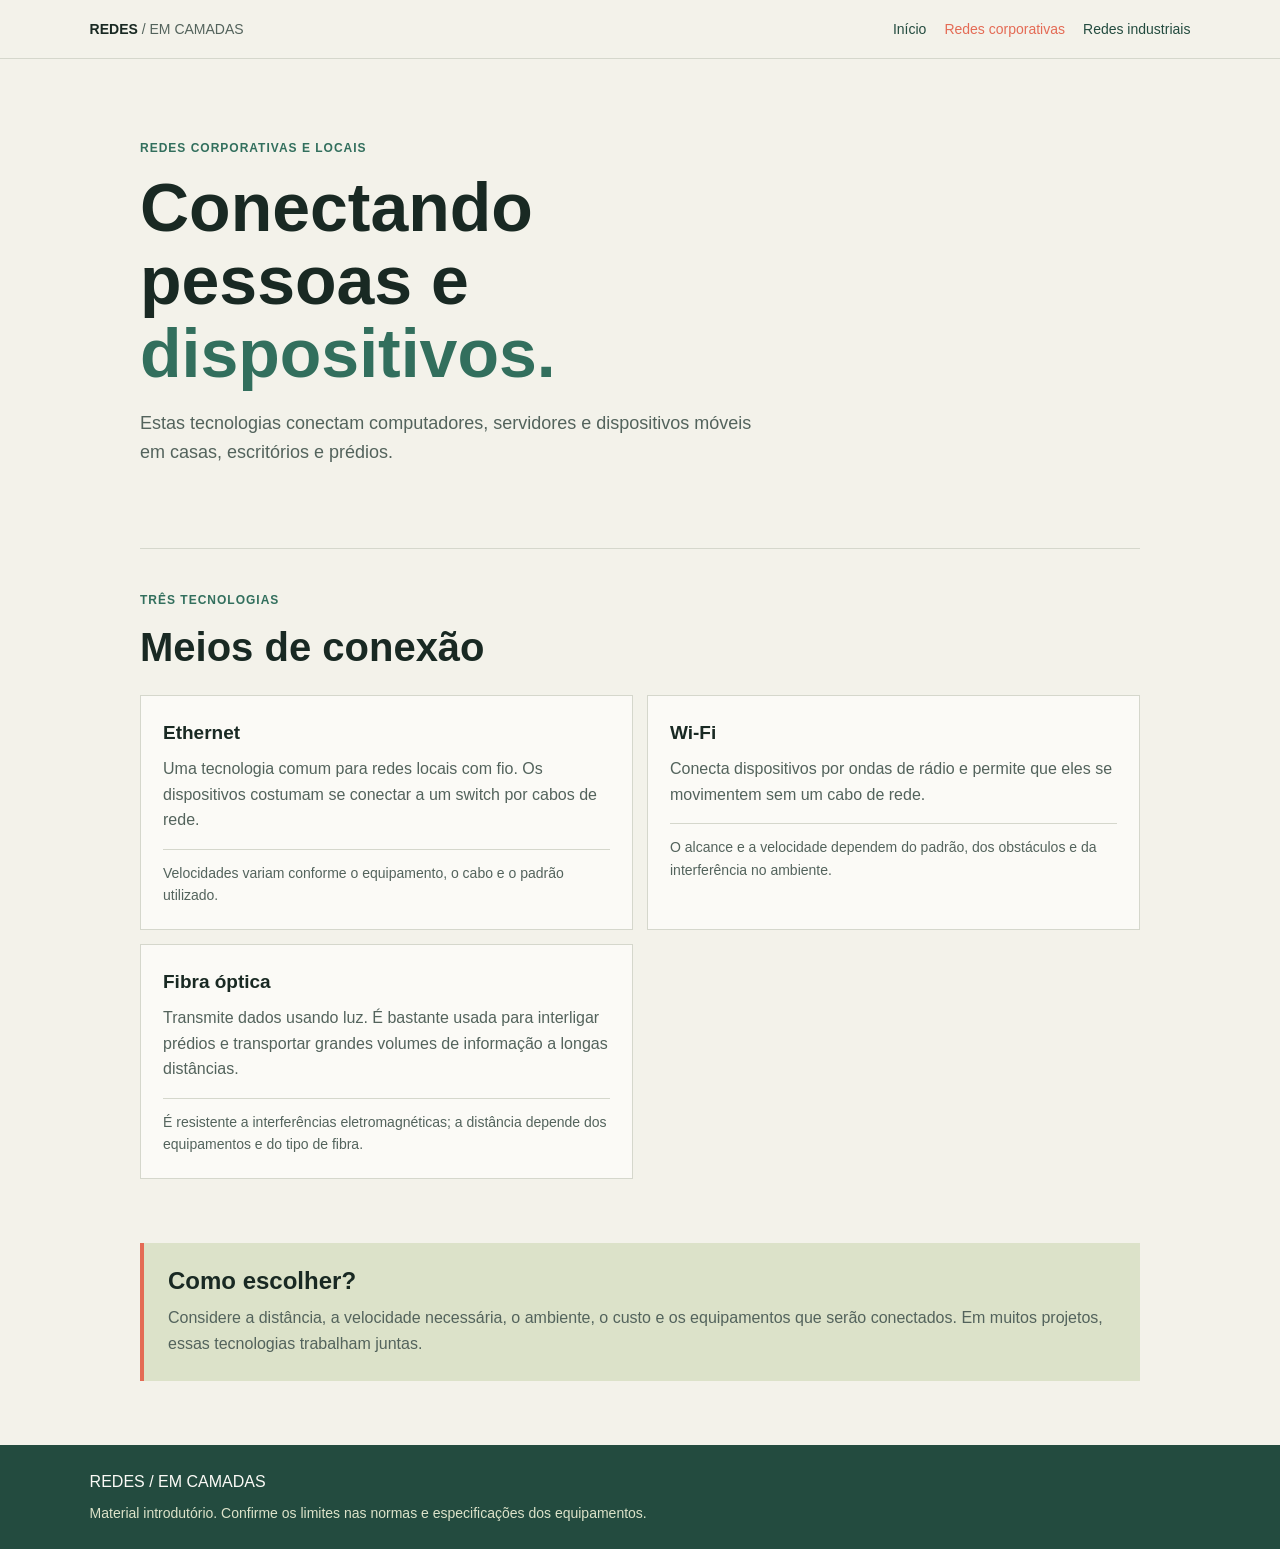
==== corporativas.html @ bf789f82 "Simplifica e organiza páginas do site Remove JavaScript e apresenta o conteúdo em páginas HTML mais " ====
<!DOCTYPE html>
<html lang="pt-BR">
<head>
    <meta charset="UTF-8">
    <meta name="viewport" content="width=device-width, initial-scale=1.0">
    <meta name="description" content="Conheça Ethernet, Wi-Fi e fibra óptica em redes corporativas.">
    <link rel="stylesheet" href="style.css">
    <title>Redes corporativas | Redes em camadas</title>
</head>
<body>
    <header class="topo">
        <a class="marca" href="index.html">REDES <span>/ EM CAMADAS</span></a>
        <nav>
            <a href="index.html">Início</a>
            <a href="corporativas.html" aria-current="page">Redes corporativas</a>
            <a href="industriais.html">Redes industriais</a>
        </nav>
    </header>

    <main class="conteudo">
        <section class="abertura">
            <p class="rotulo">REDES CORPORATIVAS E LOCAIS</p>
            <h1>Conectando pessoas e <strong>dispositivos.</strong></h1>
            <p>Estas tecnologias conectam computadores, servidores e dispositivos móveis em casas, escritórios e prédios.</p>
        </section>

        <section class="secao">
            <p class="rotulo">TRÊS TECNOLOGIAS</p>
            <h2>Meios de conexão</h2>
            <div class="lista">
                <article class="item">
                    <h3>Ethernet</h3>
                    <p>Uma tecnologia comum para redes locais com fio. Os dispositivos costumam se conectar a um switch por cabos de rede.</p>
                    <p class="dado">Velocidades variam conforme o equipamento, o cabo e o padrão utilizado.</p>
                </article>
                <article class="item">
                    <h3>Wi-Fi</h3>
                    <p>Conecta dispositivos por ondas de rádio e permite que eles se movimentem sem um cabo de rede.</p>
                    <p class="dado">O alcance e a velocidade dependem do padrão, dos obstáculos e da interferência no ambiente.</p>
                </article>
                <article class="item">
                    <h3>Fibra óptica</h3>
                    <p>Transmite dados usando luz. É bastante usada para interligar prédios e transportar grandes volumes de informação a longas distâncias.</p>
                    <p class="dado">É resistente a interferências eletromagnéticas; a distância depende dos equipamentos e do tipo de fibra.</p>
                </article>
            </div>
        </section>

        <section class="nota">
            <h2>Como escolher?</h2>
            <p>Considere a distância, a velocidade necessária, o ambiente, o custo e os equipamentos que serão conectados. Em muitos projetos, essas tecnologias trabalham juntas.</p>
        </section>
    </main>

    <footer>
        <p>REDES / EM CAMADAS</p>
        <p>Material introdutório. Confirme os limites nas normas e especificações dos equipamentos.</p>
    </footer>
</body>
</html>
---- style.css ----
:root {
    --paper: #f3f2ea;
    --surface: #fbfaf6;
    --ink: #192923;
    --muted: #53635c;
    --line: #d5d7cc;
    --green: #326f5d;
    --green-dark: #234b3f;
    --lime: #dce2c9;
    --coral: #e46b55;
}

* {
    box-sizing: border-box;
}

body {
    margin: 0;
    background: var(--paper);
    color: var(--ink);
    font-family: Arial, Helvetica, sans-serif;
    line-height: 1.6;
}

a {
    color: var(--green-dark);
}

.topo {
    display: flex;
    justify-content: space-between;
    align-items: center;
    gap: 20px;
    padding: 18px 7%;
    border-bottom: 1px solid var(--line);
}

.marca {
    color: var(--ink);
    font-size: 14px;
    font-weight: bold;
    text-decoration: none;
}

.marca span {
    color: var(--muted);
    font-weight: normal;
}

nav {
    display: flex;
    flex-wrap: wrap;
    gap: 18px;
}

nav a {
    font-size: 14px;
    text-decoration: none;
}

nav a:hover,
nav a[aria-current="page"] {
    color: var(--coral);
}

.conteudo {
    width: min(100% - 40px, 1000px);
    margin: 0 auto;
}

.abertura {
    max-width: 720px;
    padding: 80px 0 64px;
}

.rotulo {
    margin-bottom: 12px;
    color: var(--green);
    font-size: 12px;
    font-weight: bold;
    letter-spacing: 1px;
}

h1,
h2,
h3,
p {
    margin-top: 0;
}

h1 {
    max-width: 680px;
    margin-bottom: 18px;
    font-size: clamp(38px, 7vw, 68px);
    line-height: 1.08;
}

h1 strong {
    color: var(--green);
}

.abertura > p:not(.rotulo) {
    max-width: 620px;
    color: var(--muted);
    font-size: 18px;
}

.botao {
    display: inline-block;
    margin-top: 12px;
    padding: 10px 16px;
    background: var(--green-dark);
    color: var(--surface);
    text-decoration: none;
}

.secao {
    padding: 42px 0 64px;
    border-top: 1px solid var(--line);
}

h2 {
    margin-bottom: 24px;
    font-size: clamp(28px, 4vw, 40px);
    line-height: 1.2;
}

.cartoes,
.lista {
    display: grid;
    grid-template-columns: repeat(2, minmax(0, 1fr));
    gap: 14px;
}

.cartao,
.item {
    padding: 22px;
    border: 1px solid var(--line);
    background: var(--surface);
}

.cartao h3,
.item h3,
.grupo > h3 {
    margin-bottom: 8px;
    font-size: 19px;
}

.cartao p,
.item p,
.fundamentos p {
    color: var(--muted);
}

.cartao a {
    display: inline-block;
    margin-top: 8px;
    font-weight: bold;
    text-decoration: none;
}

.fundamentos .cartoes {
    grid-template-columns: repeat(3, minmax(0, 1fr));
}

.grupo {
    margin-top: 34px;
}

.grupo > h3 {
    padding-bottom: 10px;
    border-bottom: 1px solid var(--line);
}

.dado {
    margin-bottom: 0;
    padding-top: 12px;
    border-top: 1px solid var(--line);
    font-size: 14px;
}

.nota {
    margin: 0 0 64px;
    padding: 24px;
    border-left: 4px solid var(--coral);
    background: var(--lime);
}

.nota h2 {
    margin-bottom: 10px;
    font-size: 24px;
}

.nota p {
    margin: 0;
    color: var(--muted);
}

footer {
    padding: 24px 7%;
    background: var(--green-dark);
    color: var(--surface);
}

footer p {
    margin: 0 0 8px;
}

footer p:last-child {
    margin-bottom: 0;
    color: var(--lime);
    font-size: 14px;
}

@media (max-width: 650px) {
    .topo {
        align-items: flex-start;
        flex-direction: column;
        padding: 16px 20px;
    }

    nav {
        gap: 8px 16px;
    }

    .conteudo {
        width: min(100% - 40px, 1000px);
    }

    .abertura {
        padding: 54px 0 44px;
    }

    .abertura > p:not(.rotulo) {
        font-size: 16px;
    }

    .cartoes,
    .lista,
    .fundamentos .cartoes {
        grid-template-columns: 1fr;
    }
}
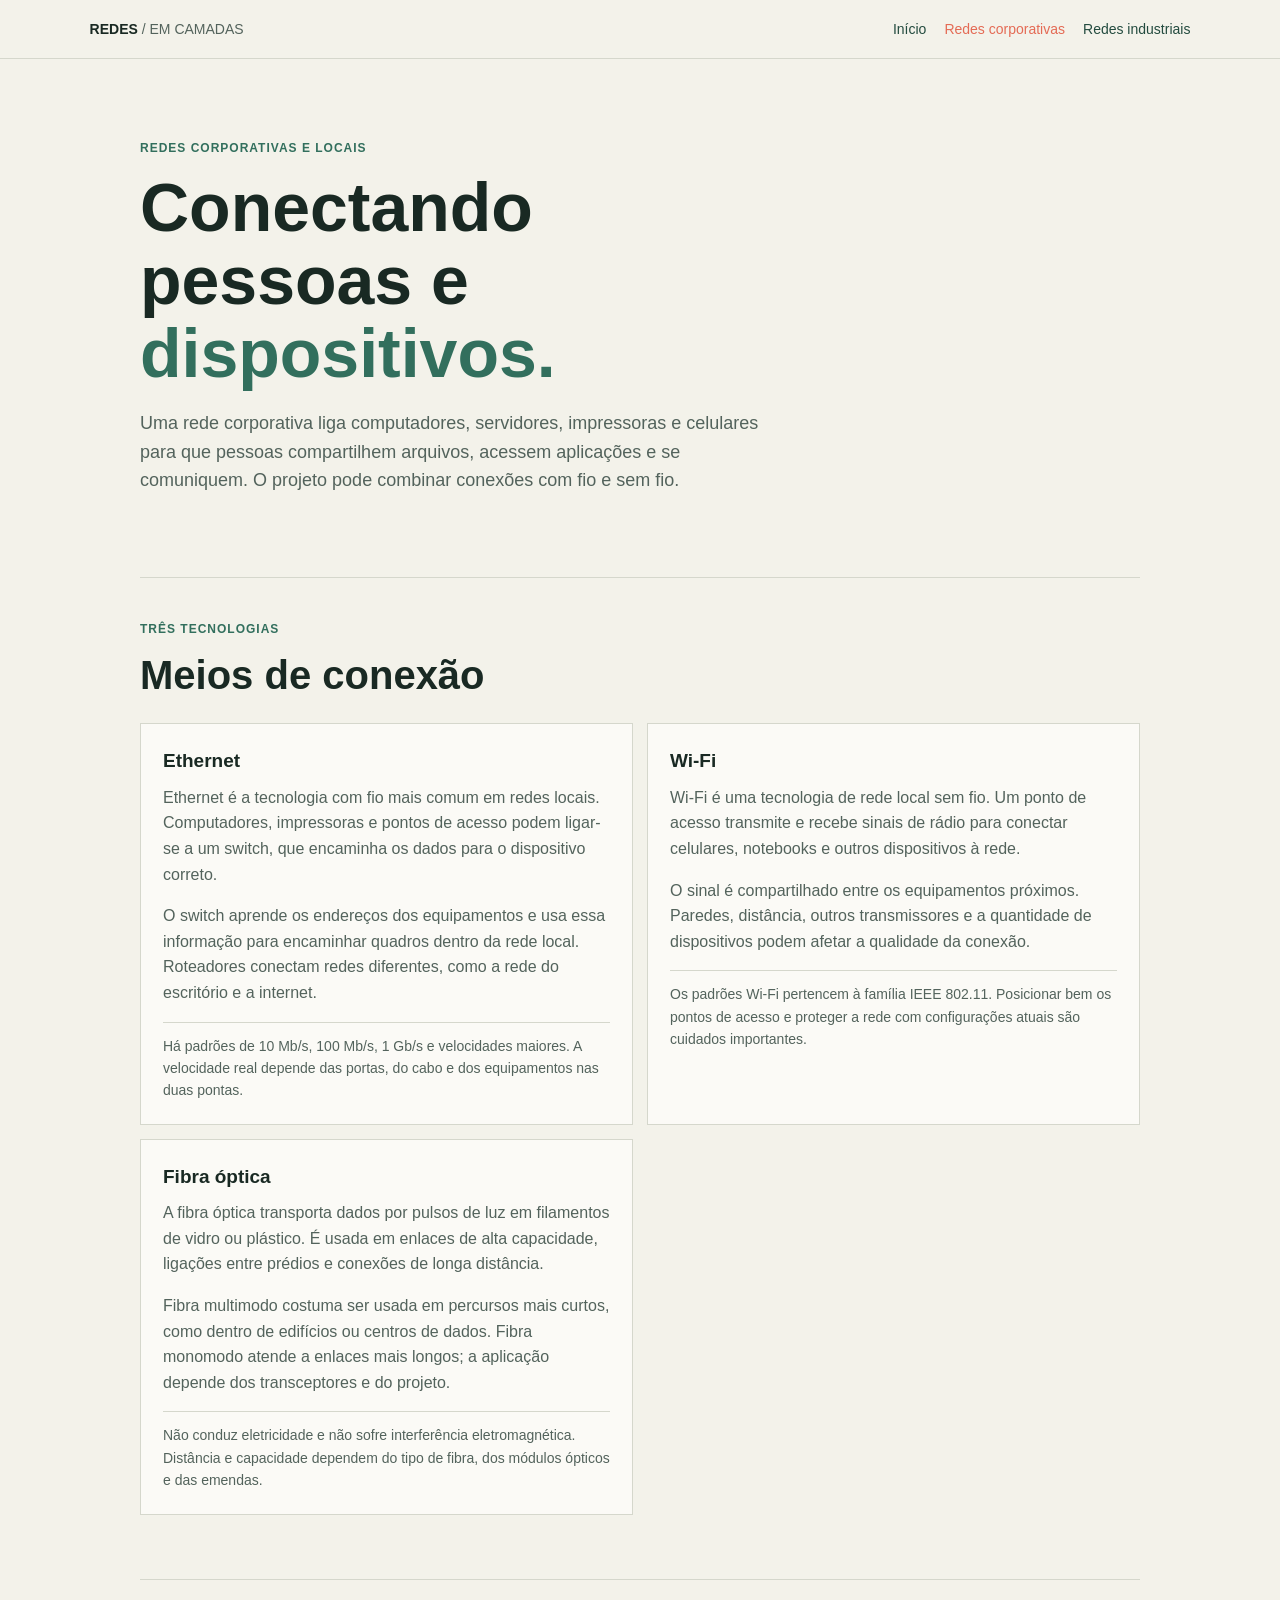
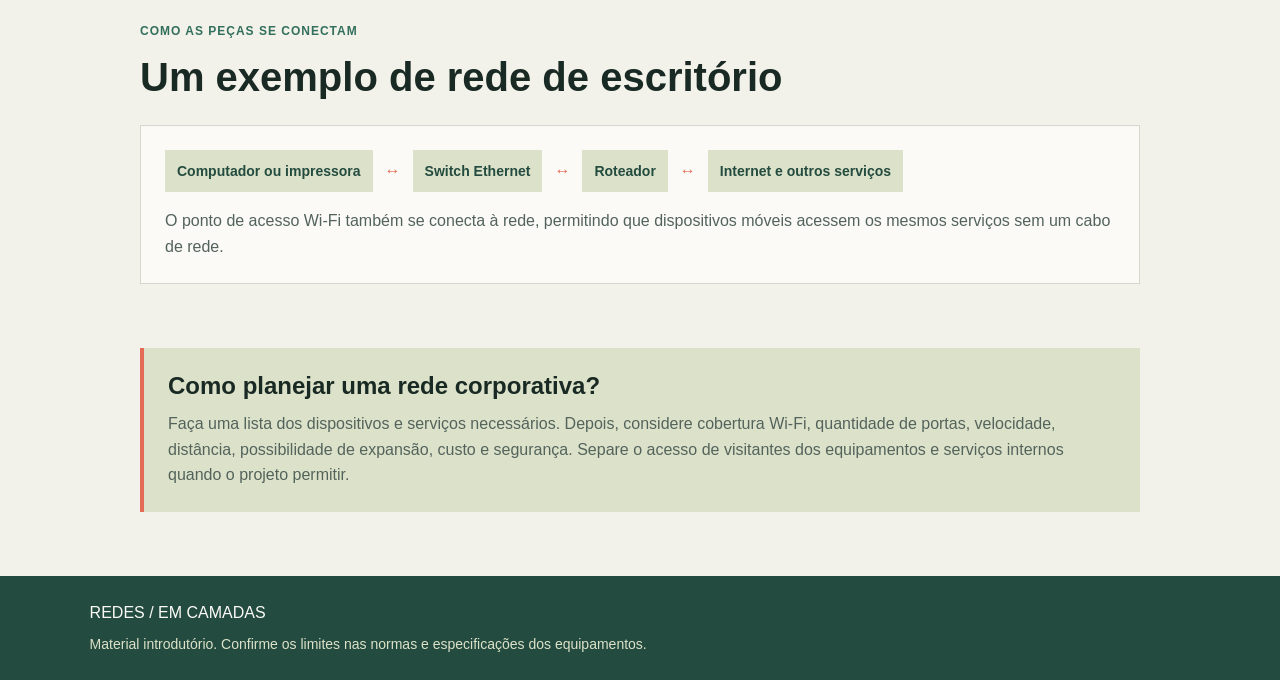
==== commit 04bd840e: "Amplia o conteúdo e melhora a página inicial Adiciona informações sobre tecnologias de rede e remove" ====
--- a/corporativas.html
+++ b/corporativas.html
@@ -21,7 +21,7 @@
         <section class="abertura">
             <p class="rotulo">REDES CORPORATIVAS E LOCAIS</p>
             <h1>Conectando pessoas e <strong>dispositivos.</strong></h1>
-            <p>Estas tecnologias conectam computadores, servidores e dispositivos móveis em casas, escritórios e prédios.</p>
+            <p>Uma rede corporativa liga computadores, servidores, impressoras e celulares para que pessoas compartilhem arquivos, acessem aplicações e se comuniquem. O projeto pode combinar conexões com fio e sem fio.</p>
         </section>
 
         <section class="secao">
@@ -30,25 +30,37 @@
             <div class="lista">
                 <article class="item">
                     <h3>Ethernet</h3>
-                    <p>Uma tecnologia comum para redes locais com fio. Os dispositivos costumam se conectar a um switch por cabos de rede.</p>
-                    <p class="dado">Velocidades variam conforme o equipamento, o cabo e o padrão utilizado.</p>
+                    <p>Ethernet é a tecnologia com fio mais comum em redes locais. Computadores, impressoras e pontos de acesso podem ligar-se a um switch, que encaminha os dados para o dispositivo correto.</p>
+                    <p>O switch aprende os endereços dos equipamentos e usa essa informação para encaminhar quadros dentro da rede local. Roteadores conectam redes diferentes, como a rede do escritório e a internet.</p>
+                    <p class="dado">Há padrões de 10 Mb/s, 100 Mb/s, 1 Gb/s e velocidades maiores. A velocidade real depende das portas, do cabo e dos equipamentos nas duas pontas.</p>
                 </article>
                 <article class="item">
                     <h3>Wi-Fi</h3>
-                    <p>Conecta dispositivos por ondas de rádio e permite que eles se movimentem sem um cabo de rede.</p>
-                    <p class="dado">O alcance e a velocidade dependem do padrão, dos obstáculos e da interferência no ambiente.</p>
+                    <p>Wi-Fi é uma tecnologia de rede local sem fio. Um ponto de acesso transmite e recebe sinais de rádio para conectar celulares, notebooks e outros dispositivos à rede.</p>
+                    <p>O sinal é compartilhado entre os equipamentos próximos. Paredes, distância, outros transmissores e a quantidade de dispositivos podem afetar a qualidade da conexão.</p>
+                    <p class="dado">Os padrões Wi-Fi pertencem à família IEEE 802.11. Posicionar bem os pontos de acesso e proteger a rede com configurações atuais são cuidados importantes.</p>
                 </article>
                 <article class="item">
                     <h3>Fibra óptica</h3>
-                    <p>Transmite dados usando luz. É bastante usada para interligar prédios e transportar grandes volumes de informação a longas distâncias.</p>
-                    <p class="dado">É resistente a interferências eletromagnéticas; a distância depende dos equipamentos e do tipo de fibra.</p>
+                    <p>A fibra óptica transporta dados por pulsos de luz em filamentos de vidro ou plástico. É usada em enlaces de alta capacidade, ligações entre prédios e conexões de longa distância.</p>
+                    <p>Fibra multimodo costuma ser usada em percursos mais curtos, como dentro de edifícios ou centros de dados. Fibra monomodo atende a enlaces mais longos; a aplicação depende dos transceptores e do projeto.</p>
+                    <p class="dado">Não conduz eletricidade e não sofre interferência eletromagnética. Distância e capacidade dependem do tipo de fibra, dos módulos ópticos e das emendas.</p>
                 </article>
             </div>
         </section>
 
+        <section class="secao">
+            <p class="rotulo">COMO AS PEÇAS SE CONECTAM</p>
+            <h2>Um exemplo de rede de escritório</h2>
+            <div class="fluxo">
+                <p><strong>Computador ou impressora</strong><span>↔</span><strong>Switch Ethernet</strong><span>↔</span><strong>Roteador</strong><span>↔</span><strong>Internet e outros serviços</strong></p>
+                <p>O ponto de acesso Wi-Fi também se conecta à rede, permitindo que dispositivos móveis acessem os mesmos serviços sem um cabo de rede.</p>
+            </div>
+        </section>
+
         <section class="nota">
-            <h2>Como escolher?</h2>
-            <p>Considere a distância, a velocidade necessária, o ambiente, o custo e os equipamentos que serão conectados. Em muitos projetos, essas tecnologias trabalham juntas.</p>
+            <h2>Como planejar uma rede corporativa?</h2>
+            <p>Faça uma lista dos dispositivos e serviços necessários. Depois, considere cobertura Wi-Fi, quantidade de portas, velocidade, distância, possibilidade de expansão, custo e segurança. Separe o acesso de visitantes dos equipamentos e serviços internos quando o projeto permitir.</p>
         </section>
     </main>
 
--- a/style.css
+++ b/style.css
@@ -73,6 +73,37 @@
     padding: 80px 0 64px;
 }
 
+.abertura-inicio {
+    display: grid;
+    max-width: 100%;
+    grid-template-columns: minmax(0, 1fr) minmax(0, 0.9fr);
+    align-items: center;
+    gap: clamp(28px, 6vw, 72px);
+}
+
+.texto-abertura {
+    max-width: 600px;
+}
+
+.foto-abertura {
+    margin: 0;
+    padding-bottom: 10px;
+}
+
+.foto-abertura img {
+    display: block;
+    width: 100%;
+    height: 390px;
+    object-fit: cover;
+    object-position: center;
+}
+
+.foto-abertura figcaption {
+    padding-top: 9px;
+    color: var(--muted);
+    font-size: 12px;
+}
+
 .rotulo {
     margin-bottom: 12px;
     color: var(--green);
@@ -139,6 +170,19 @@
     background: var(--surface);
 }
 
+.cartao,
+.item,
+.passo {
+    transition: border-color 0.2s, transform 0.2s;
+}
+
+.cartao:hover,
+.item:hover,
+.passo:hover {
+    transform: translateY(-2px);
+    border-color: var(--green);
+}
+
 .cartao h3,
 .item h3,
 .grupo > h3 {
@@ -163,6 +207,69 @@
     grid-template-columns: repeat(3, minmax(0, 1fr));
 }
 
+.passos {
+    display: grid;
+    grid-template-columns: repeat(3, minmax(0, 1fr));
+    gap: 14px;
+}
+
+.passo {
+    padding: 22px;
+    border-top: 3px solid var(--coral);
+    background: var(--surface);
+}
+
+.passo span {
+    display: block;
+    margin-bottom: 16px;
+    color: var(--green);
+    font-size: 13px;
+    font-weight: bold;
+}
+
+.passo h3 {
+    margin-bottom: 8px;
+}
+
+.passo p,
+.texto-apoio {
+    margin-bottom: 0;
+    color: var(--muted);
+}
+
+.texto-apoio {
+    margin-top: 20px;
+}
+
+.fluxo {
+    padding: 24px;
+    border: 1px solid var(--line);
+    background: var(--surface);
+}
+
+.fluxo p:first-child {
+    display: flex;
+    flex-wrap: wrap;
+    align-items: center;
+    gap: 12px;
+    color: var(--green-dark);
+}
+
+.fluxo p:first-child strong {
+    padding: 10px 12px;
+    background: var(--lime);
+    font-size: 14px;
+}
+
+.fluxo p:first-child span {
+    color: var(--coral);
+}
+
+.fluxo p:last-child {
+    margin-bottom: 0;
+    color: var(--muted);
+}
+
 .grupo {
     margin-top: 34px;
 }
@@ -231,13 +338,37 @@
         padding: 54px 0 44px;
     }
 
+    .abertura-inicio {
+        grid-template-columns: 1fr;
+        gap: 28px;
+    }
+
+    .foto-abertura img {
+        height: 280px;
+    }
+
     .abertura > p:not(.rotulo) {
         font-size: 16px;
     }
 
     .cartoes,
     .lista,
-    .fundamentos .cartoes {
+    .fundamentos .cartoes,
+    .passos {
         grid-template-columns: 1fr;
     }
-}
+
+    .fluxo {
+        padding: 16px;
+    }
+
+    .fluxo p:first-child {
+        align-items: flex-start;
+        flex-direction: column;
+        gap: 8px;
+    }
+
+    .fluxo p:first-child span {
+        transform: rotate(90deg);
+    }
+}
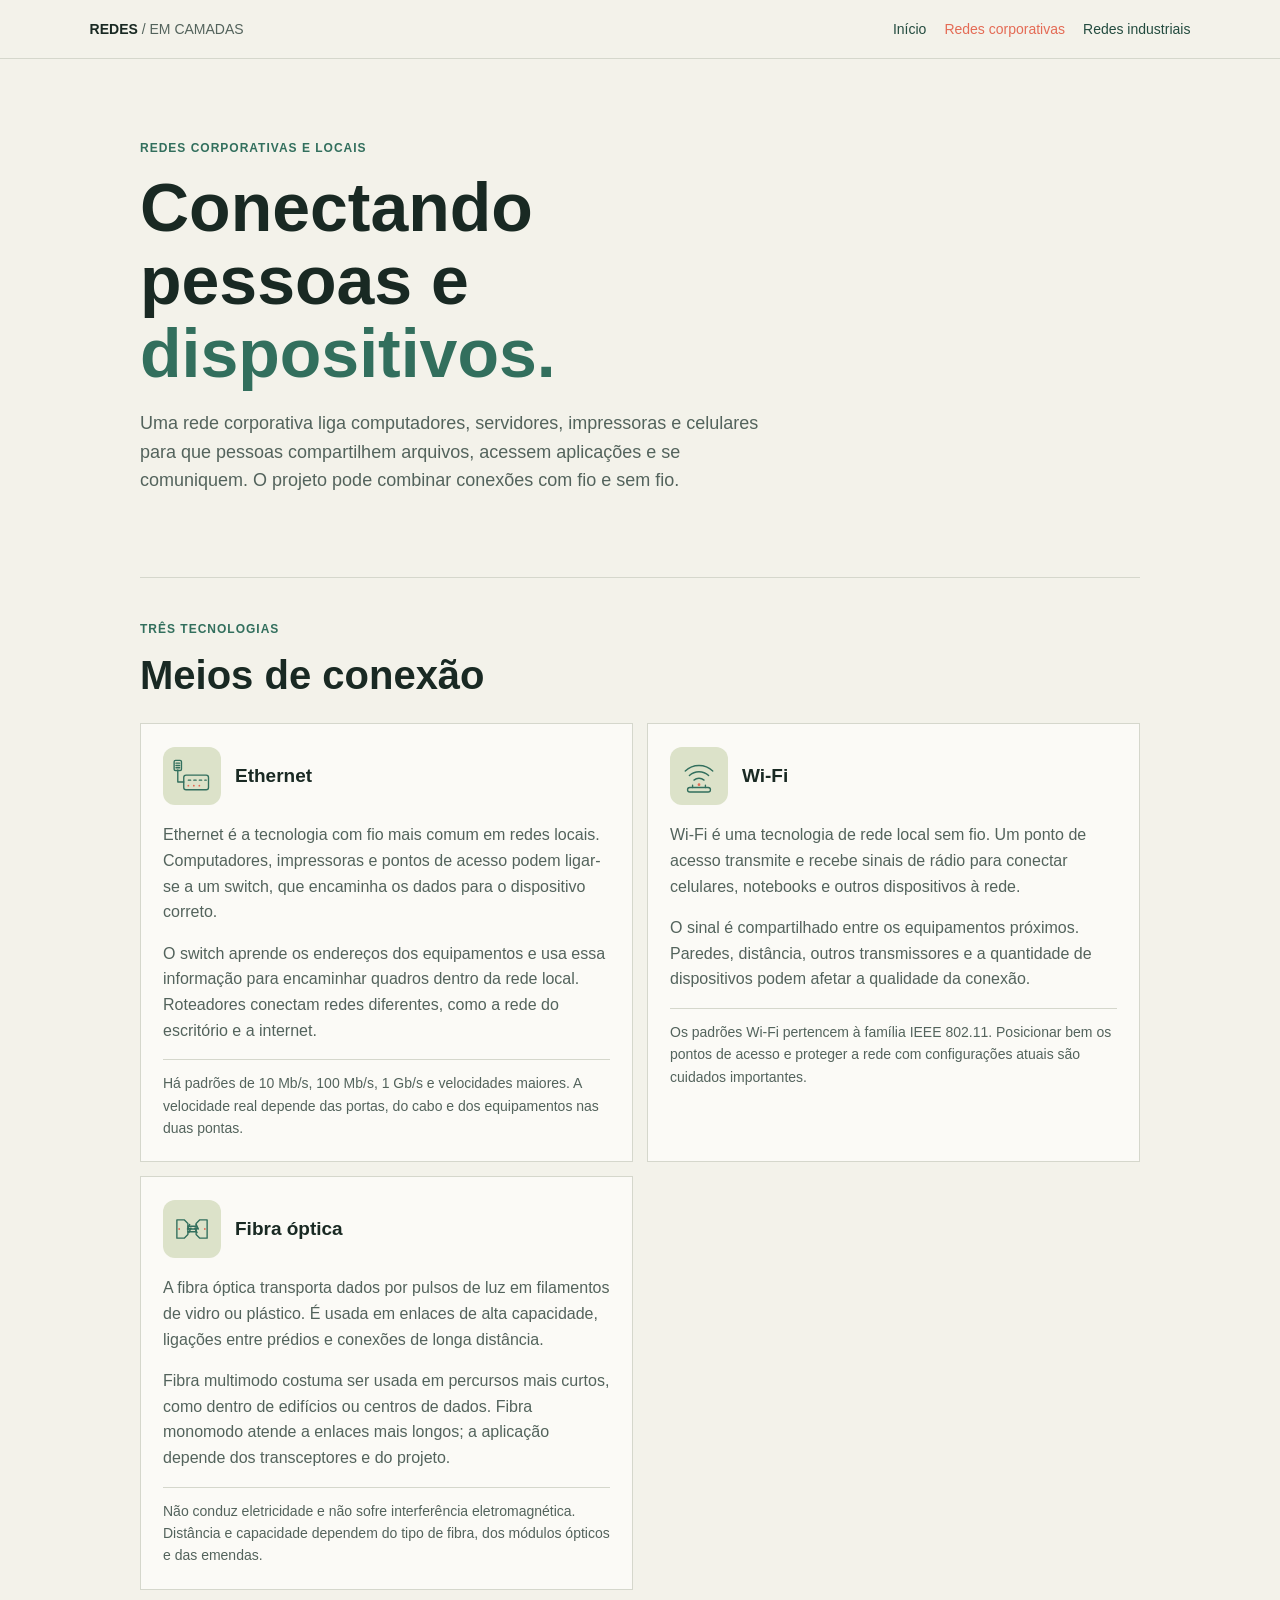
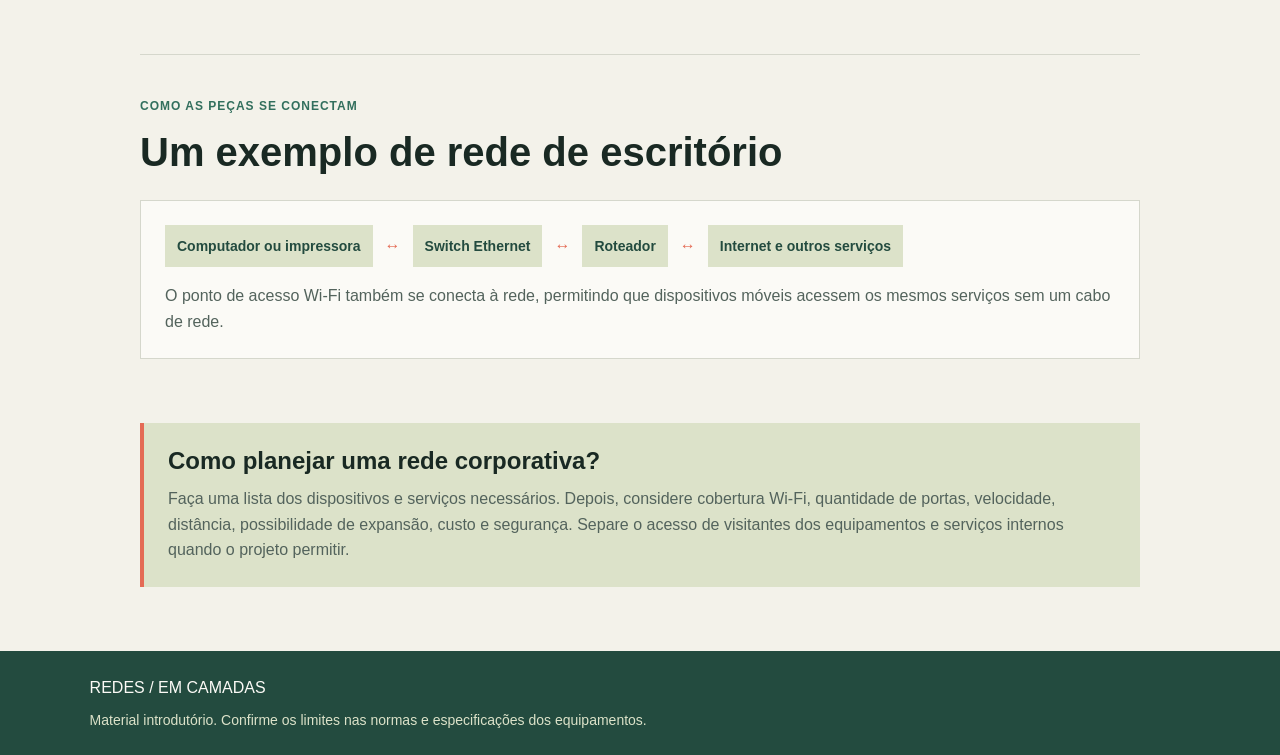
==== commit c15a4960: "Add illustrations for network topics Co-authored-by: Copilot <223556219+Copilot@users.noreply.github" ====
--- a/corporativas.html
+++ b/corporativas.html
@@ -29,19 +29,28 @@
             <h2>Meios de conexão</h2>
             <div class="lista">
                 <article class="item">
-                    <h3>Ethernet</h3>
+                    <div class="cabecalho-item">
+                        <svg class="icone-tecnologia" aria-hidden="true" focusable="false"><use href="ilustracoes.svg#corporate-ethernet"></use></svg>
+                        <h3>Ethernet</h3>
+                    </div>
                     <p>Ethernet é a tecnologia com fio mais comum em redes locais. Computadores, impressoras e pontos de acesso podem ligar-se a um switch, que encaminha os dados para o dispositivo correto.</p>
                     <p>O switch aprende os endereços dos equipamentos e usa essa informação para encaminhar quadros dentro da rede local. Roteadores conectam redes diferentes, como a rede do escritório e a internet.</p>
                     <p class="dado">Há padrões de 10 Mb/s, 100 Mb/s, 1 Gb/s e velocidades maiores. A velocidade real depende das portas, do cabo e dos equipamentos nas duas pontas.</p>
                 </article>
                 <article class="item">
-                    <h3>Wi-Fi</h3>
+                    <div class="cabecalho-item">
+                        <svg class="icone-tecnologia" aria-hidden="true" focusable="false"><use href="ilustracoes.svg#corporate-wifi"></use></svg>
+                        <h3>Wi-Fi</h3>
+                    </div>
                     <p>Wi-Fi é uma tecnologia de rede local sem fio. Um ponto de acesso transmite e recebe sinais de rádio para conectar celulares, notebooks e outros dispositivos à rede.</p>
                     <p>O sinal é compartilhado entre os equipamentos próximos. Paredes, distância, outros transmissores e a quantidade de dispositivos podem afetar a qualidade da conexão.</p>
                     <p class="dado">Os padrões Wi-Fi pertencem à família IEEE 802.11. Posicionar bem os pontos de acesso e proteger a rede com configurações atuais são cuidados importantes.</p>
                 </article>
                 <article class="item">
-                    <h3>Fibra óptica</h3>
+                    <div class="cabecalho-item">
+                        <svg class="icone-tecnologia" aria-hidden="true" focusable="false"><use href="ilustracoes.svg#corporate-fiber"></use></svg>
+                        <h3>Fibra óptica</h3>
+                    </div>
                     <p>A fibra óptica transporta dados por pulsos de luz em filamentos de vidro ou plástico. É usada em enlaces de alta capacidade, ligações entre prédios e conexões de longa distância.</p>
                     <p>Fibra multimodo costuma ser usada em percursos mais curtos, como dentro de edifícios ou centros de dados. Fibra monomodo atende a enlaces mais longos; a aplicação depende dos transceptores e do projeto.</p>
                     <p class="dado">Não conduz eletricidade e não sofre interferência eletromagnética. Distância e capacidade dependem do tipo de fibra, dos módulos ópticos e das emendas.</p>
--- a/style.css
+++ b/style.css
@@ -190,6 +190,28 @@
     font-size: 19px;
 }
 
+.cabecalho-item {
+    display: flex;
+    align-items: center;
+    gap: 14px;
+    min-height: 60px;
+    margin-bottom: 16px;
+}
+
+.cabecalho-item h3 {
+    margin-bottom: 0;
+}
+
+.icone-tecnologia {
+    display: block;
+    flex: 0 0 58px;
+    width: 58px;
+    height: 58px;
+    padding: 7px;
+    border-radius: 12px;
+    background: var(--lime);
+}
+
 .cartao p,
 .item p,
 .fundamentos p {
@@ -239,6 +261,106 @@
 
 .texto-apoio {
     margin-top: 20px;
+}
+
+.secao-piramide {
+    padding-bottom: 72px;
+}
+
+.introducao-piramide {
+    max-width: 700px;
+    margin-bottom: 28px;
+    color: var(--muted);
+}
+
+.piramide {
+    display: flex;
+    flex-direction: column;
+    align-items: center;
+    gap: 5px;
+    padding: 28px 20px;
+    background: var(--surface);
+}
+
+.nivel-piramide {
+    display: grid;
+    grid-template-columns: 38px minmax(0, 1fr);
+    align-items: center;
+    gap: 12px;
+    min-height: 105px;
+    padding: 16px clamp(18px, 4vw, 42px);
+    color: var(--ink);
+    text-align: center;
+    transition: filter 0.2s, transform 0.2s;
+}
+
+.nivel-piramide:hover {
+    filter: brightness(1.04);
+    transform: scale(1.01);
+}
+
+.nivel-gestao {
+    width: 52%;
+    background: #e4e9de;
+}
+
+.nivel-operacao {
+    width: 61%;
+    background: #e1e6d9;
+}
+
+.nivel-supervisao {
+    width: 70%;
+    background: #dce2c9;
+}
+
+.nivel-controle {
+    width: 85%;
+    background: #c8d8c8;
+}
+
+.nivel-campo {
+    width: 100%;
+    background: #b6cbbb;
+}
+
+.numero-nivel {
+    color: var(--green-dark);
+    font-size: 13px;
+    font-weight: bold;
+}
+
+.nivel-piramide h3 {
+    margin-bottom: 3px;
+    font-size: 17px;
+}
+
+.nivel-piramide p {
+    margin-bottom: 3px;
+    color: var(--muted);
+    font-size: 13px;
+}
+
+.exemplos-nivel {
+    color: var(--green-dark);
+    font-size: 12px;
+    font-weight: bold;
+}
+
+.nota-piramide {
+    margin: 18px 0 8px;
+    color: var(--muted);
+    font-size: 13px;
+}
+
+.link-piramide {
+    font-weight: bold;
+    text-decoration: none;
+}
+
+.link-piramide:hover {
+    text-decoration: underline;
+    text-underline-offset: 3px;
 }
 
 .fluxo {
@@ -362,6 +484,26 @@
         padding: 16px;
     }
 
+    .piramide {
+        gap: 6px;
+        padding: 14px 8px;
+    }
+
+    .nivel-piramide {
+        width: 100%;
+        min-height: 0;
+        padding: 14px 10px;
+    }
+
+    .nivel-piramide h3 {
+        font-size: 15px;
+    }
+
+    .nivel-piramide p,
+    .exemplos-nivel {
+        font-size: 11px;
+    }
+
     .fluxo p:first-child {
         align-items: flex-start;
         flex-direction: column;
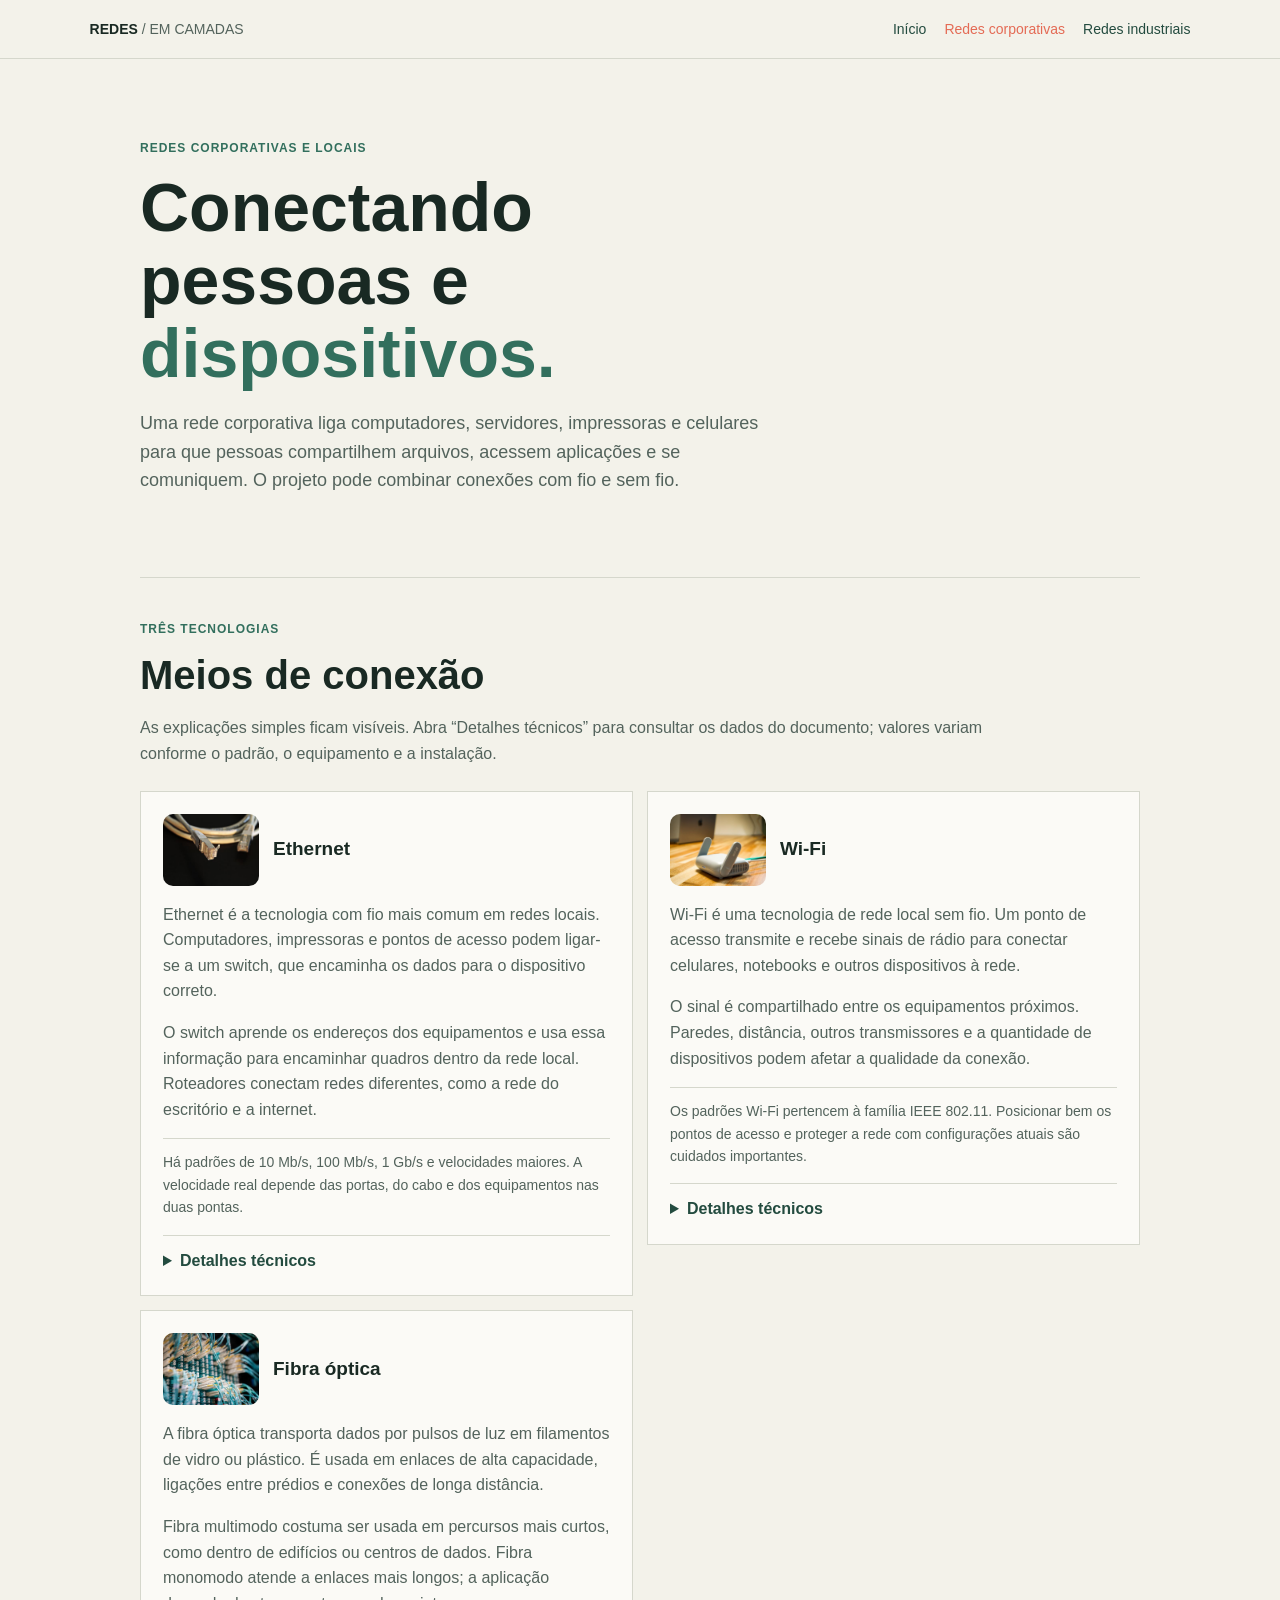
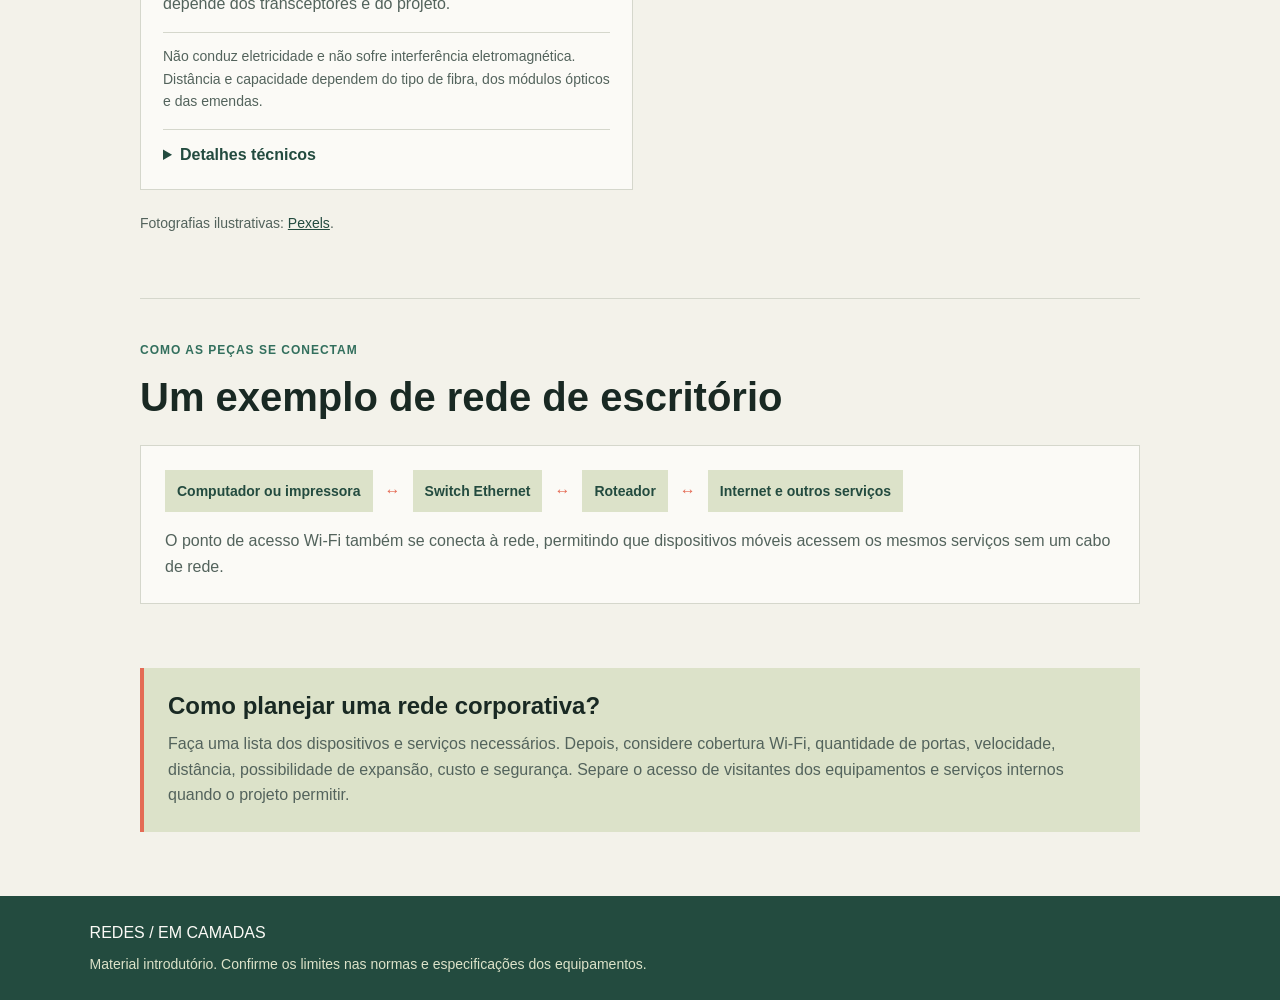
==== commit a2f6adec: "Add technical details and responsive photo cards Co-authored-by: Copilot <223556219+Copilot@users.no" ====
--- a/corporativas.html
+++ b/corporativas.html
@@ -27,35 +27,64 @@
         <section class="secao">
             <p class="rotulo">TRÊS TECNOLOGIAS</p>
             <h2>Meios de conexão</h2>
+            <p class="apoio-tecnico">As explicações simples ficam visíveis. Abra “Detalhes técnicos” para consultar os dados do documento; valores variam conforme o padrão, o equipamento e a instalação.</p>
             <div class="lista">
                 <article class="item">
                     <div class="cabecalho-item">
-                        <svg class="icone-tecnologia" aria-hidden="true" focusable="false"><use href="ilustracoes.svg#corporate-ethernet"></use></svg>
+                        <img class="foto-tecnologia" src="assets/photos/ethernet.jpg" alt="Cabos Ethernet com conectores de rede" loading="lazy" decoding="async">
                         <h3>Ethernet</h3>
                     </div>
                     <p>Ethernet é a tecnologia com fio mais comum em redes locais. Computadores, impressoras e pontos de acesso podem ligar-se a um switch, que encaminha os dados para o dispositivo correto.</p>
                     <p>O switch aprende os endereços dos equipamentos e usa essa informação para encaminhar quadros dentro da rede local. Roteadores conectam redes diferentes, como a rede do escritório e a internet.</p>
                     <p class="dado">Há padrões de 10 Mb/s, 100 Mb/s, 1 Gb/s e velocidades maiores. A velocidade real depende das portas, do cabo e dos equipamentos nas duas pontas.</p>
+                    <details class="detalhes-tecnicos">
+                        <summary>Detalhes técnicos</summary>
+                        <dl>
+                            <div><dt>Cabeamento</dt><dd>Par trançado: Cat5e (até 1 Gb/s em 100 m), Cat6 (10 Gb/s até 55 m), Cat6A (10 Gb/s em 100 m) e Cat8 (25/40 Gb/s até 30 m). Também pode usar fibra; coaxial (10BASE5/10BASE2) aparece em padrões legados. Conectores: RJ45, SFP/SFP+, M12 D-coded (100 Mb/s), M12 X-coded (10 Gb/s) e RJ45 industrial push-pull. Topologias atuais incluem estrela e árvore; anéis podem usar RSTP ou MRP; barramento é legado coaxial.</dd></div>
+                            <div><dt>Sinais elétricos</dt><dd>10BASE-T usa Manchester; 100BASE-TX, 4B5B e MLT-3; 1000BASE-T, PAM-5; e 10GBASE-T, PAM-16. O sinal é diferencial e balanceado, com transformadores de isolamento citados em cerca de 1500 Vrms. PoE: 802.3af (15,4 W), 802.3at (30 W) e 802.3bt (aproximadamente 60–90 W). Torção, blindagem F/UTP ou S/FTP e aterramento correto ajudam contra EMI; fibra elimina esse tipo de interferência.</dd></div>
+                            <div><dt>Comunicação</dt><dd>CSMA/CD com detecção e backoff exponencial é associado a meios compartilhados half-duplex; em switches full-duplex modernos não há colisões. O quadro inclui preâmbulo (7 bytes), SFD, MAC de destino/origem, EtherType/Length, dados (46–1500 bytes) e FCS CRC-32. VLAN 802.1Q acrescenta 4 bytes.</dd></div>
+                            <div><dt>Desempenho</dt><dd>Há taxas de 10 Mb/s até 400 Gb/s. O limite usual de um segmento de cobre é 100 m (90 m de cabeamento permanente e até 10 m de cordões). Ethernet básica não garante tempo determinístico; QoS e TSN (IEEE 802.1) podem melhorar o tratamento de tráfego sensível ao tempo. No documento, aparece nos níveis de Controle, Supervisão e Integração.</dd></div>
+                        </dl>
+                    </details>
                 </article>
                 <article class="item">
                     <div class="cabecalho-item">
-                        <svg class="icone-tecnologia" aria-hidden="true" focusable="false"><use href="ilustracoes.svg#corporate-wifi"></use></svg>
+                        <img class="foto-tecnologia" src="assets/photos/wifi.jpg" alt="Roteador Wi-Fi com antenas" loading="lazy" decoding="async">
                         <h3>Wi-Fi</h3>
                     </div>
                     <p>Wi-Fi é uma tecnologia de rede local sem fio. Um ponto de acesso transmite e recebe sinais de rádio para conectar celulares, notebooks e outros dispositivos à rede.</p>
                     <p>O sinal é compartilhado entre os equipamentos próximos. Paredes, distância, outros transmissores e a quantidade de dispositivos podem afetar a qualidade da conexão.</p>
                     <p class="dado">Os padrões Wi-Fi pertencem à família IEEE 802.11. Posicionar bem os pontos de acesso e proteger a rede com configurações atuais são cuidados importantes.</p>
+                    <details class="detalhes-tecnicos">
+                        <summary>Detalhes técnicos</summary>
+                        <dl>
+                            <div><dt>Cabeamento</dt><dd>O enlace com os clientes usa rádio em 2,4, 5 ou 6 GHz (Wi-Fi 6E/7); o 802.11ah também prevê sub-1 GHz. O ponto de acesso liga-se à rede cabeada, geralmente por RJ45 e pode receber PoE. Há redes de infraestrutura (BSS/ESS), ad hoc, Wi-Fi Direct e malha 802.11s; antenas podem usar SMA/RP-SMA ou N-type.</dd></div>
+                            <div><dt>Sinais elétricos</dt><dd>As técnicas incluem DSSS/CCK, OFDM e OFDMA, com MIMO/MU-MIMO. As modulações vão de BPSK até 1024-QAM no Wi-Fi 6 e 4096-QAM no Wi-Fi 7; canais podem ter de 20 a 320 MHz. O ponto de acesso costuma usar PoE; clientes usam bateria ou fonte própria. WPA2/WPA3 protegem a comunicação, que também sofre com interferência e obstáculos; áreas classificadas exigem equipamentos certificados.</dd></div>
+                            <div><dt>Comunicação</dt><dd>CSMA/CA escuta o canal, aguarda um intervalo aleatório e usa confirmações ACK; RTS/CTS é opcional. EDCA/HCF oferece QoS; no 802.11ax, OFDMA permite escalonamento pelo ponto de acesso. O quadro inclui controle, duração, até quatro endereços MAC, sequência, QoS, dados (até 2304 bytes, ou mais com agregação A-MSDU/A-MPDU) e FCS CRC-32.</dd></div>
+                            <div><dt>Desempenho</dt><dd>Taxas teóricas citadas: 11 Mb/s (802.11b), 54 Mb/s (a/g), 600 Mb/s (n), 6,9 Gb/s (ac), 9,6 Gb/s (ax) e cerca de 46 Gb/s (be). O alcance típico é de 30 a 100 m em ambientes internos e pode chegar a centenas de metros ao ar livre com visada. Contenção e interferência tornam o Wi-Fi não determinístico; é indicado para Supervisão/Integração não críticas, como tablets, IHMs móveis, coletores, AGVs e IIoT.</dd></div>
+                        </dl>
+                    </details>
                 </article>
                 <article class="item">
                     <div class="cabecalho-item">
-                        <svg class="icone-tecnologia" aria-hidden="true" focusable="false"><use href="ilustracoes.svg#corporate-fiber"></use></svg>
+                        <img class="foto-tecnologia" src="assets/photos/fiber.jpg" alt="Cabos de fibra óptica conectados a um painel" loading="lazy" decoding="async">
                         <h3>Fibra óptica</h3>
                     </div>
                     <p>A fibra óptica transporta dados por pulsos de luz em filamentos de vidro ou plástico. É usada em enlaces de alta capacidade, ligações entre prédios e conexões de longa distância.</p>
                     <p>Fibra multimodo costuma ser usada em percursos mais curtos, como dentro de edifícios ou centros de dados. Fibra monomodo atende a enlaces mais longos; a aplicação depende dos transceptores e do projeto.</p>
                     <p class="dado">Não conduz eletricidade e não sofre interferência eletromagnética. Distância e capacidade dependem do tipo de fibra, dos módulos ópticos e das emendas.</p>
+                    <details class="detalhes-tecnicos">
+                        <summary>Detalhes técnicos</summary>
+                        <dl>
+                            <div><dt>Cabeamento</dt><dd>Multimodo inclui OM1 (62,5/125 µm) e OM2–OM5 (50/125 µm, normalmente 850 nm); monomodo OS1/OS2 usa núcleo de cerca de 9 µm, normalmente 1310 ou 1550 nm. Conectores: LC, SC, ST, FC, MPO/MTP e, em versões industriais, SC-RJ/M12 óptico. Pode formar enlaces ponto a ponto, estrela, anel ou árvore PON.</dd></div>
+                            <div><dt>Sinais elétricos</dt><dd>O transmissor converte dados em pulsos de luz: LED/VCSEL é comum em multimodo e laser DFB em monomodo. Podem ser usados NRZ ou PAM-4 e codificações 8b/10b ou 64b/66b. A fibra não transporta energia elétrica, é imune a EMI/RFI e oferece isolamento galvânico; não gera faísca, observados os limites de potência óptica aplicáveis.</dd></div>
+                            <div><dt>Comunicação</dt><dd>A fibra é o meio físico; o protocolo define o acesso e o quadro. Ethernet óptica costuma ser full-duplex ponto a ponto, por duas fibras ou WDM em uma. Em redes PON, usa-se TDM no sentido descendente e TDMA no ascendente; o quadro é o do protocolo transportado, como Ethernet 802.3.</dd></div>
+                            <div><dt>Desempenho</dt><dd>O documento cita taxas de 100 Mb/s a 400 Gb/s ou superiores. Exemplos: 1000BASE-SX até 550 m em multimodo; 10GBASE-SR até 300 m (OM3) ou 400 m (OM4); 1000BASE-LX e 10GBASE-LR até 10 km; ER até 40 km e ZR até 80 km em monomodo. A propagação é cerca de 5 µs/km; o determinismo depende do protocolo e dos equipamentos.</dd></div>
+                        </dl>
+                    </details>
                 </article>
             </div>
+            <p class="credito-fotos">Fotografias ilustrativas: <a href="https://www.pexels.com/license/">Pexels</a>.</p>
         </section>
 
         <section class="secao">
--- a/style.css
+++ b/style.css
@@ -163,6 +163,10 @@
     gap: 14px;
 }
 
+.lista {
+    align-items: start;
+}
+
 .cartao,
 .item {
     padding: 22px;
@@ -194,7 +198,7 @@
     display: flex;
     align-items: center;
     gap: 14px;
-    min-height: 60px;
+    min-height: 72px;
     margin-bottom: 16px;
 }
 
@@ -202,14 +206,68 @@
     margin-bottom: 0;
 }
 
-.icone-tecnologia {
+.foto-tecnologia {
     display: block;
-    flex: 0 0 58px;
-    width: 58px;
-    height: 58px;
-    padding: 7px;
-    border-radius: 12px;
+    flex: 0 0 96px;
+    width: 96px;
+    height: 72px;
+    border-radius: 10px;
+    object-fit: cover;
     background: var(--lime);
+}
+
+.credito-fotos {
+    margin: 22px 0 0;
+    color: var(--muted);
+    font-size: 14px;
+}
+
+.apoio-tecnico {
+    max-width: 860px;
+    margin: -8px 0 24px;
+    color: var(--muted);
+}
+
+.detalhes-tecnicos {
+    margin-top: 16px;
+    border-top: 1px solid var(--line);
+}
+
+.detalhes-tecnicos summary {
+    padding-top: 12px;
+    color: var(--green-dark);
+    cursor: pointer;
+    font-weight: bold;
+}
+
+.detalhes-tecnicos summary:focus-visible {
+    outline: 2px solid var(--green);
+    outline-offset: 3px;
+}
+
+.detalhes-tecnicos dl {
+    display: grid;
+    gap: 10px;
+    margin: 14px 0 0;
+}
+
+.detalhes-tecnicos dl > div {
+    padding: 10px 12px;
+    border-left: 3px solid var(--green);
+    background: var(--lime);
+}
+
+.detalhes-tecnicos dt {
+    color: var(--green-dark);
+    font-size: 13px;
+    font-weight: bold;
+}
+
+.detalhes-tecnicos dd {
+    margin: 4px 0 0;
+    color: var(--muted);
+    font-size: 14px;
+    line-height: 1.55;
 }
 
 .cartao p,
@@ -261,6 +319,58 @@
 
 .texto-apoio {
     margin-top: 20px;
+}
+
+.introducao-exemplo {
+    max-width: 700px;
+    color: var(--muted);
+}
+
+.fluxo-automacao {
+    display: grid;
+    grid-template-columns: repeat(4, minmax(0, 1fr) 22px) minmax(0, 1fr);
+    align-items: stretch;
+    gap: 10px;
+}
+
+.etapa-automacao {
+    padding: 18px;
+    border: 1px solid var(--line);
+    border-top: 3px solid var(--coral);
+    background: var(--surface);
+}
+
+.numero-etapa {
+    display: block;
+    margin-bottom: 12px;
+    color: var(--green);
+    font-size: 13px;
+    font-weight: bold;
+}
+
+.etapa-automacao h3 {
+    margin-bottom: 8px;
+    font-size: 16px;
+}
+
+.etapa-automacao p {
+    margin-bottom: 0;
+    color: var(--muted);
+    font-size: 14px;
+}
+
+.seta-fluxo {
+    align-self: center;
+    color: var(--coral);
+    font-size: 22px;
+    font-weight: bold;
+    text-align: center;
+}
+
+.nota-exemplo {
+    margin: 18px 0 0;
+    color: var(--muted);
+    font-size: 13px;
 }
 
 .secao-piramide {
@@ -476,8 +586,13 @@
     .cartoes,
     .lista,
     .fundamentos .cartoes,
-    .passos {
+    .passos,
+    .fluxo-automacao {
         grid-template-columns: 1fr;
+    }
+
+    .seta-fluxo {
+        transform: rotate(90deg);
     }
 
     .fluxo {
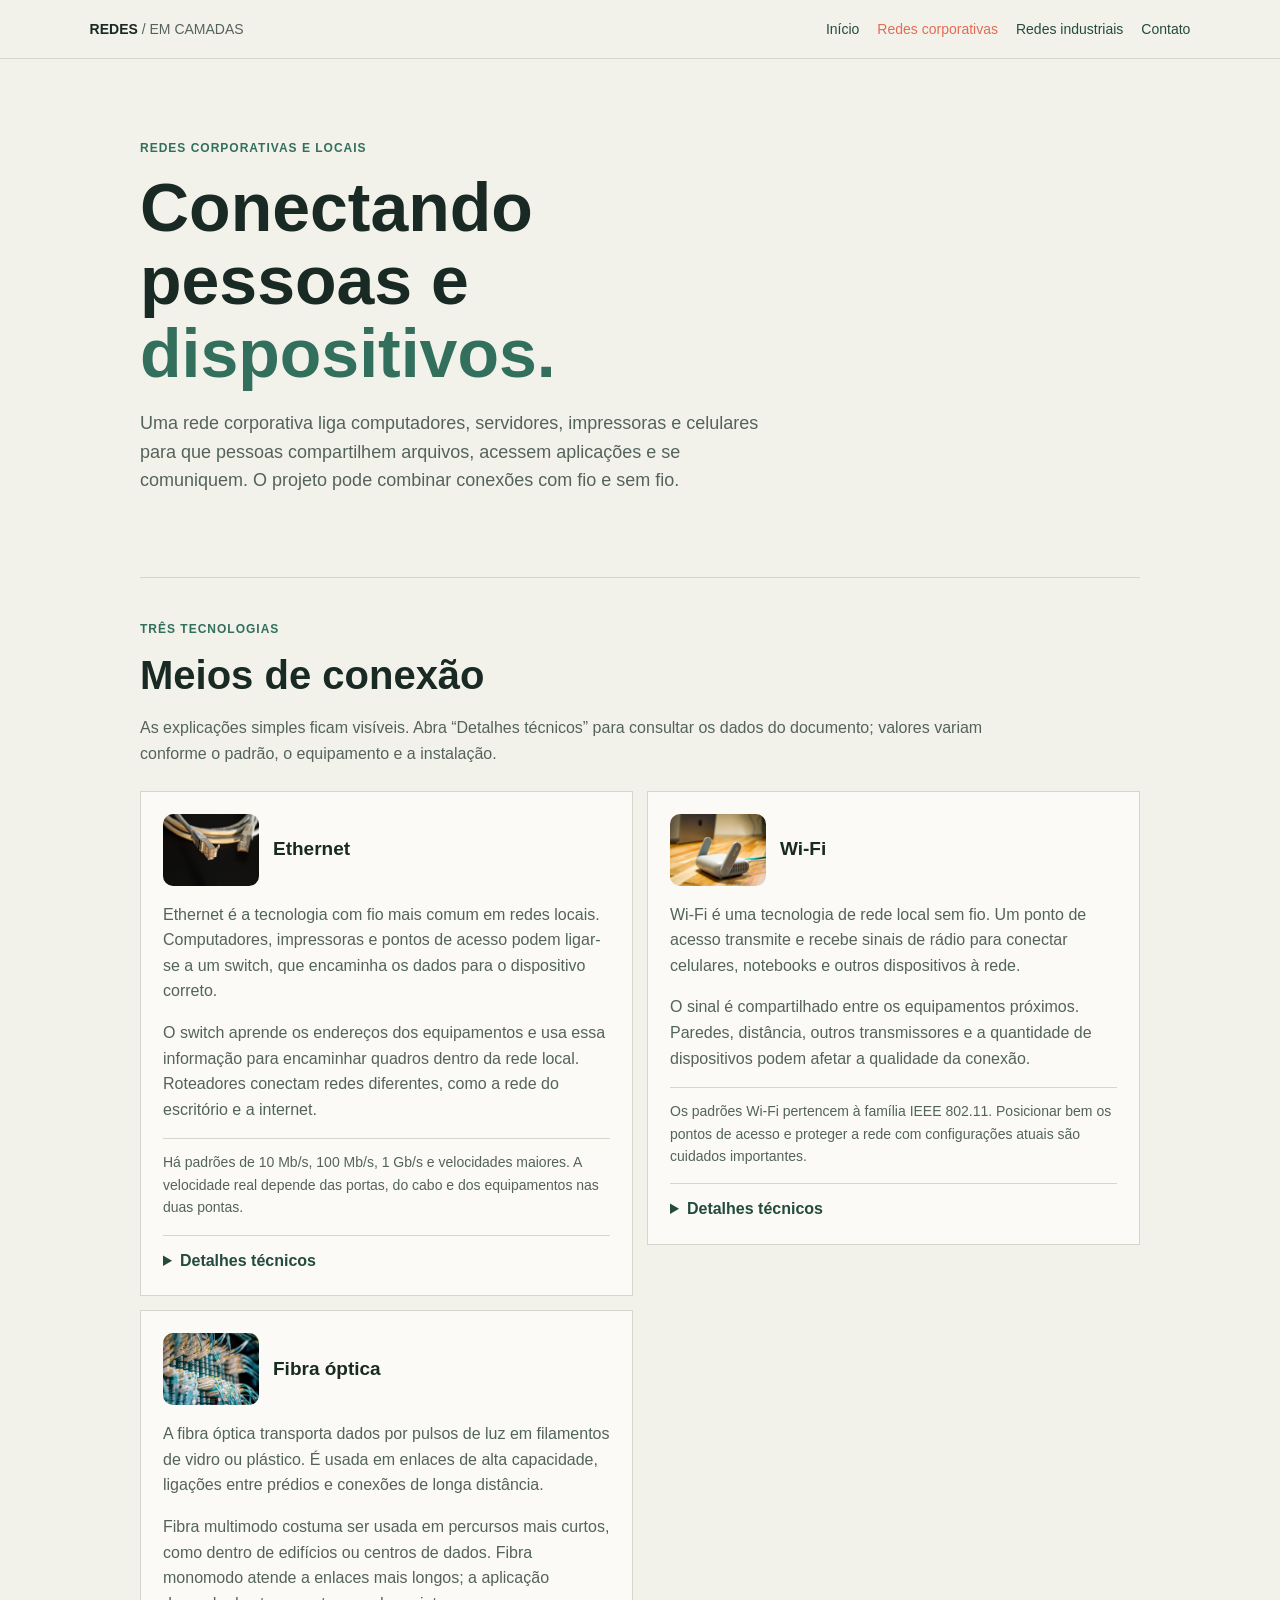
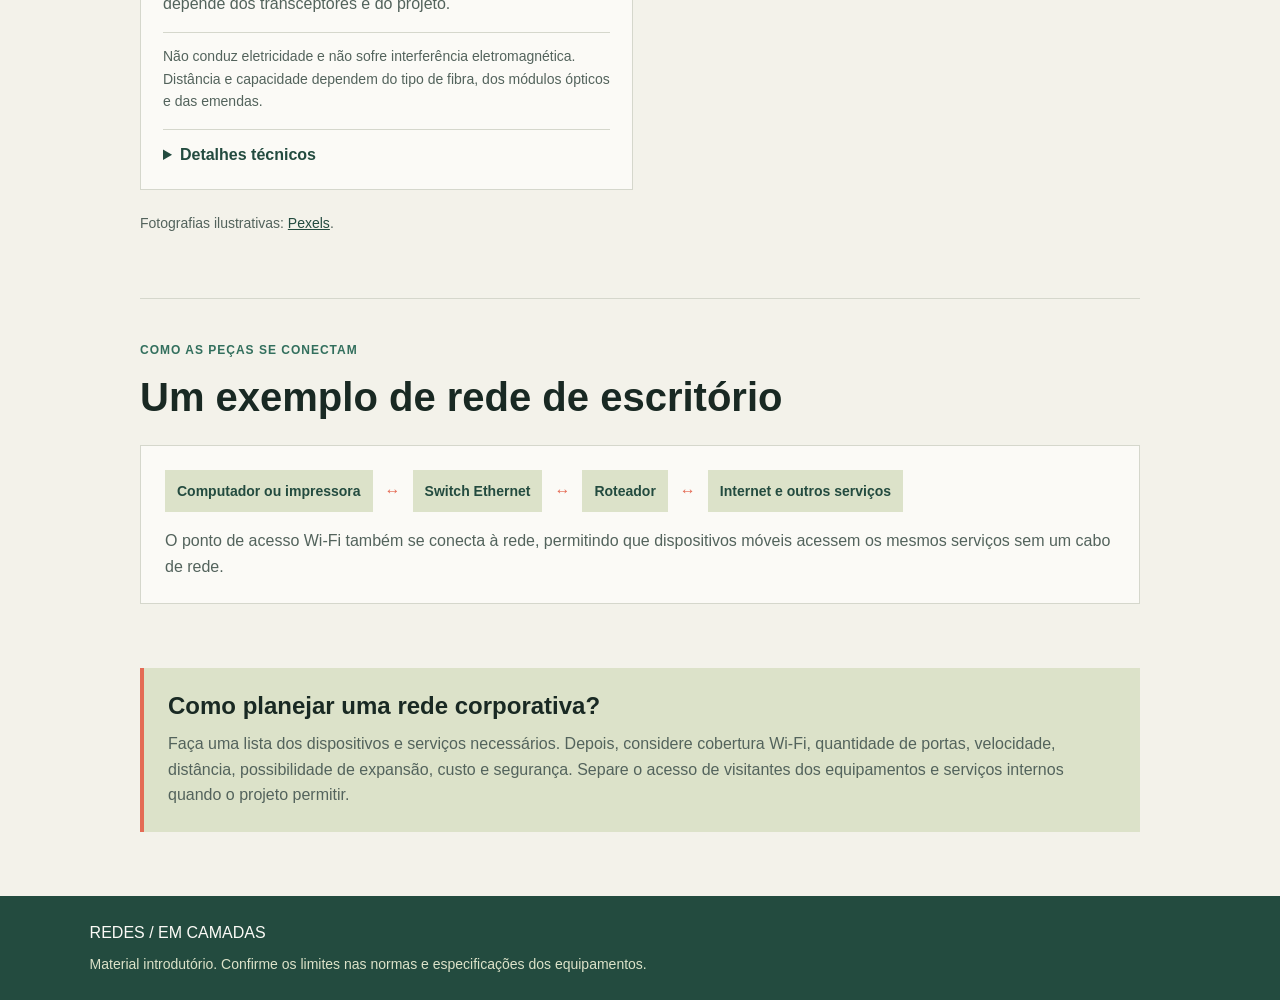
==== commit 77dca2a0: "Add contact page Co-authored-by: Copilot <223556219+Copilot@users.noreply.github.com>" ====
--- a/corporativas.html
+++ b/corporativas.html
@@ -14,6 +14,7 @@
             <a href="index.html">Início</a>
             <a href="corporativas.html" aria-current="page">Redes corporativas</a>
             <a href="industriais.html">Redes industriais</a>
+            <a href="contato.html">Contato</a>
         </nav>
     </header>
 
--- a/style.css
+++ b/style.css
@@ -283,6 +283,26 @@
     text-decoration: none;
 }
 
+.contato-cartao .rotulo {
+    margin-bottom: 6px;
+    color: var(--green);
+}
+
+.contato-valor {
+    margin-bottom: 0;
+    font-weight: bold;
+    overflow-wrap: anywhere;
+}
+
+.contato-link {
+    overflow-wrap: anywhere;
+}
+
+.contato-link:hover {
+    text-decoration: underline;
+    text-underline-offset: 3px;
+}
+
 .fundamentos .cartoes {
     grid-template-columns: repeat(3, minmax(0, 1fr));
 }
